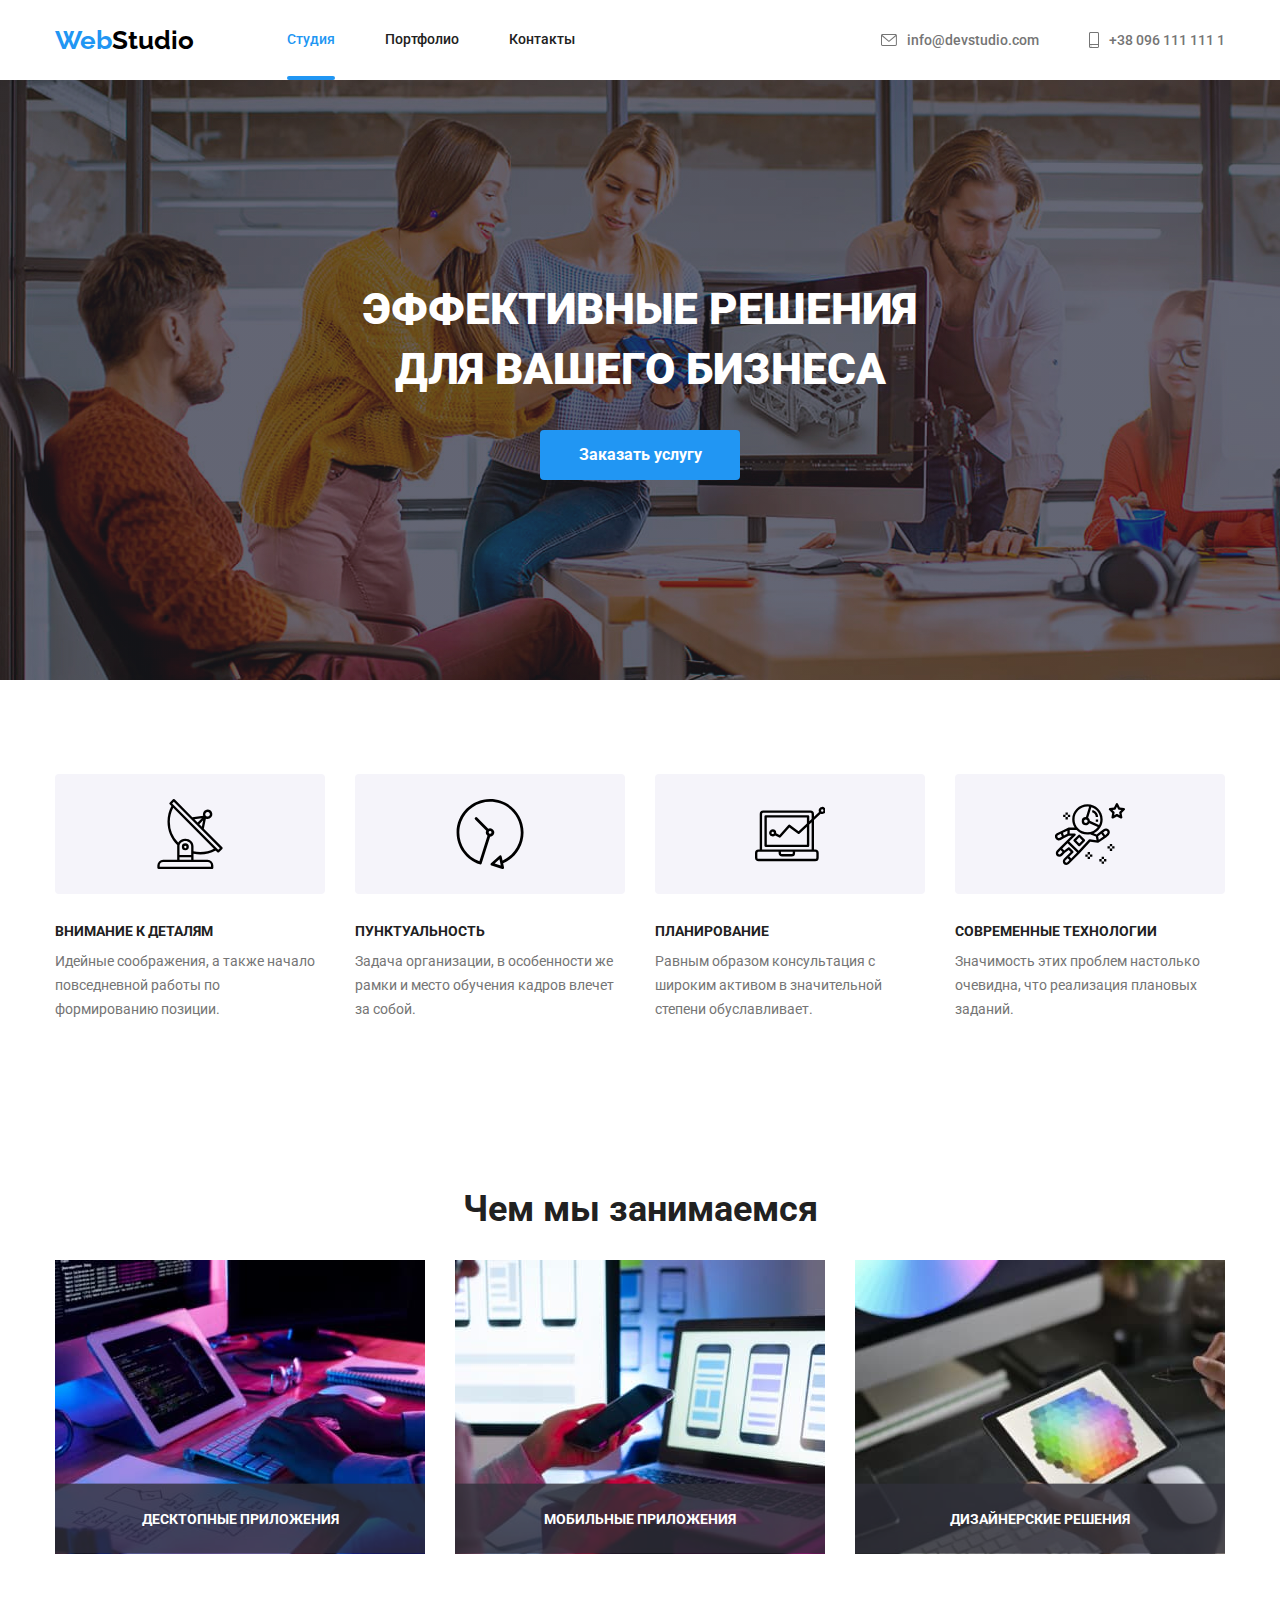
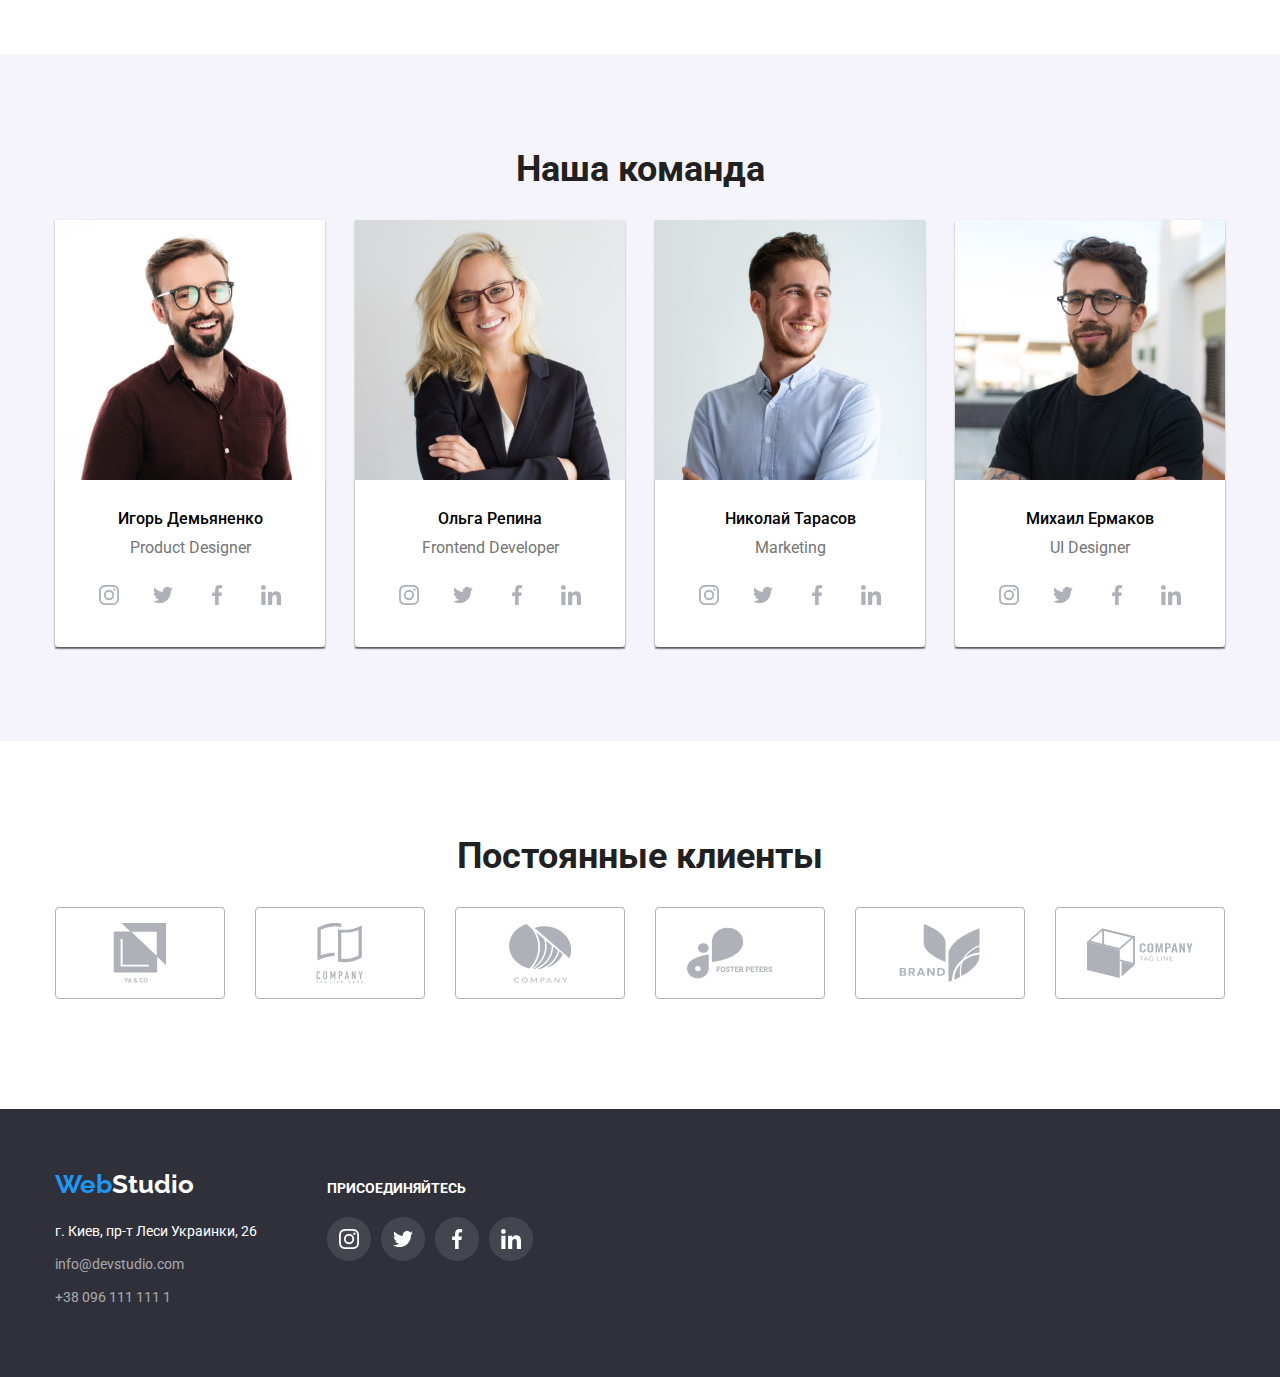
==== index.html @ 64aadce5 "Initial commit" ====
<!DOCTYPE html>
<html lang="ru">
  <head>
    <meta charset="UTF-8" />
    <meta http-equiv="X-UA-Compatible" content="IE=edge" />
    <meta name="viewport" content="width=device-width, initial-scale=1.0" />
    <title>Главная</title>
    <link
      href="https://fonts.googleapis.com/css2?family=Raleway:wght@700&family=Roboto:wght@400;500;700;900&display=swap"
      rel="stylesheet"
    />
    <link
      rel="stylesheet"
      href="https://cdnjs.cloudflare.com/ajax/libs/modern-normalize/1.1.0/modern-normalize.min.css
    "
    />
    <link rel="stylesheet" href="./css/slyles.css" />
  </head>
  <body>
    <header>
      <nav class="container main-nav">
        <a href="./index.html" class="logo"
          >Web<span class="studio-header">Studio</span></a
        >
        <ul class="site-nav list">
          <li><a href="" class="link-studio">Студия</a></li>
          <li><a href="./portfolio.html" class="link">Портфолио</a></li>
          <li><a href="" class="link">Контакты</a></li>
        </ul>
        <ul class="auth-nav list">
          <li class="nav-item">
            <a class="link" href="mailto:info@devstudio.com">
              <svg class="mail-icon" width="16" height="12">
                <use href="./images/symbol-defs.svg#icon-mail"></use>
              </svg>
              info@devstudio.com
            </a>
          </li>
          <li class="nav-item">
            <a class="link" href="tel:+380961111111">
              <svg class="mail-icon" width="10" height="16">
                <use href="./images/symbol-defs.svg#icon-smartphone"></use>
              </svg>
              +38 096 111 111 1
            </a>
          </li>
        </ul>
      </nav>
    </header>
    <main>
      <section class="hero">
        <div class="container">
          <h1 class="hero-title">
            Эффективные решения<br />для вашего бизнеса
          </h1>
          <button
            type="button"
            name="Заказать услугу"
            class="button"
            data-modal-open
          >
            Заказать услугу
          </button>
        </div>
      </section>
      <!--Особенности-->
      <section class="section">
        <h2 class="section-title hidden">Особенности</h2>
        <div class="container">
          <ul class="features list">
            <li class="item">
              <div class="item-features">
                <svg class="features-svg" width="70" height="70">
                  <use href="./images/symbol-defs.svg#icon-antenna"></use>
                </svg>
              </div>
              <h3 class="title">Внимание к деталям</h3>
              <p class="text">
                Идейные соображения, а также начало повседневной работы по
                формированию позиции.
              </p>
            </li>
            <li class="item">
              <div class="item-features">
                <svg class="features-svg" width="70" height="70">
                  <use href="./images/symbol-defs.svg#icon-vector-clock"></use>
                </svg>
              </div>
              <h3 class="title">Пунктуальность</h3>
              <p class="text">
                Задача организации, в особенности же рамки и место обучения
                кадров влечет за собой.
              </p>
            </li>
            <li class="item">
              <div class="item-features">
                <svg class="features-svg" width="70" height="70">
                  <use href="./images/symbol-defs.svg#icon-vector"></use>
                </svg>
              </div>
              <h3 class="title">Планирование</h3>
              <p class="text">
                Равным образом консультация с широким активом в значительной
                степени обуславливает.
              </p>
            </li>
            <li class="item">
              <div class="item-features">
                <svg class="features-svg" width="70" height="70">
                  <use href="./images/symbol-defs.svg#icon-astronaut"></use>
                </svg>
              </div>
              <h3 class="title">Современные технологии</h3>
              <p class="text">
                Значимость этих проблем настолько очевидна, что реализация
                плановых заданий.
              </p>
            </li>
          </ul>
        </div>
      </section>
      <!--Чем мы занимаемся-->
      <section class="section content">
        <h2 class="section-title container">Чем мы занимаемся</h2>
        <ul class="list container picture">
          <li class="item-picture">
            <img
              src="./images/comp.jpg"
              alt="Разработка для компьютера"
              width="370"
            />
            <div class="text-picture">ДЕСКТОПНЫЕ ПРИЛОЖЕНИЯ</div>
          </li>
          <li class="item-picture">
            <img
              src="./images/smart.jpg"
              alt="Разработка для смартфона"
              width="370"
            />
            <div class="text-picture">МОБИЛЬНЫЕ ПРИЛОЖЕНИЯ</div>
          </li>
          <li class="item-picture">
            <img
              src="./images/pad.jpg"
              alt="Разработка для планшета"
              width="370"
            />
            <div class="text-picture">ДИЗАЙНЕРСКИЕ РЕШЕНИЯ</div>
          </li>
        </ul>
      </section>
      <!--Наша команда-->
      <section class="section peoples">
        <h2 class="section-title">Наша команда</h2>
        <div class="container">
          <ul class="list userpic">
            <li class="item-userpic">
              <img
                src="./images/demyanenko.jpg"
                alt="Игорь Демьяненко"
                width="270"
              />
              <div class="name-position">
                <h3 class="name">Игорь Демьяненко</h3>
                <p class="position">Product Designer</p>
                <ul class="social-network">
                  <li class="social">
                    <a class="social-link" href="" aria-label="Instagram">
                      <svg class="network" width="20" height="20">
                        <use
                          href="./images/symbol-defs.svg#icon-instagram"
                        ></use>
                      </svg>
                    </a>
                  </li>
                  <li class="social">
                    <a class="social-link" href="" aria-label="Twitter">
                      <svg class="network" width="20" height="20">
                        <use href="./images/symbol-defs.svg#icon-twitter"></use>
                      </svg>
                    </a>
                  </li>
                  <li class="social">
                    <a class="social-link" href="" aria-label="Facebook">
                      <svg class="network" width="20" height="20">
                        <use
                          href="./images/symbol-defs.svg#icon-facebook"
                        ></use>
                      </svg>
                    </a>
                  </li>
                  <li class="social">
                    <a class="social-link" href="" aria-label="LinkedIn">
                      <svg class="network" width="20" height="20">
                        <use
                          href="./images/symbol-defs.svg#icon-linkedin"
                        ></use>
                      </svg>
                    </a>
                  </li>
                </ul>
              </div>
            </li>
            <li class="item-userpic">
              <img src="./images/repina.jpg" alt="Ольга Репина" width="270" />
              <div class="name-position">
                <h3 class="name">Ольга Репина</h3>
                <p class="position">Frontend Developer</p>
                <ul class="social-network">
                  <li class="social">
                    <a class="social-link" href="" aria-label="Instagram">
                      <svg class="network" width="20" height="20">
                        <use
                          href="./images/symbol-defs.svg#icon-instagram"
                        ></use>
                      </svg>
                    </a>
                  </li>
                  <li class="social">
                    <a class="social-link" href="" aria-label="Twitter">
                      <svg class="network" width="20" height="20">
                        <use href="./images/symbol-defs.svg#icon-twitter"></use>
                      </svg>
                    </a>
                  </li>
                  <li class="social">
                    <a class="social-link" href="" aria-label="Facebook">
                      <svg class="network" width="20" height="20">
                        <use
                          href="./images/symbol-defs.svg#icon-facebook"
                        ></use>
                      </svg>
                    </a>
                  </li>
                  <li class="social">
                    <a class="social-link" href="" aria-label="LinkedIn">
                      <svg class="network" width="20" height="20">
                        <use
                          href="./images/symbol-defs.svg#icon-linkedin"
                        ></use>
                      </svg>
                    </a>
                  </li>
                </ul>
              </div>
            </li>
            <li class="item-userpic">
              <img
                src="./images/tarasov.jpg"
                alt="Николай Тарасов"
                width="270"
              />
              <div class="name-position">
                <h3 class="name">Николай Тарасов</h3>
                <p class="position">Marketing</p>
                <ul class="social-network">
                  <li class="social">
                    <a class="social-link" href="" aria-label="Instagram">
                      <svg class="network" width="20" height="20">
                        <use
                          href="./images/symbol-defs.svg#icon-instagram"
                        ></use>
                      </svg>
                    </a>
                  </li>
                  <li class="social">
                    <a class="social-link" href="" aria-label="Twitter">
                      <svg class="network" width="20" height="20">
                        <use href="./images/symbol-defs.svg#icon-twitter"></use>
                      </svg>
                    </a>
                  </li>
                  <li class="social">
                    <a class="social-link" href="" aria-label="Facebook">
                      <svg class="network" width="20" height="20">
                        <use
                          href="./images/symbol-defs.svg#icon-facebook"
                        ></use>
                      </svg>
                    </a>
                  </li>
                  <li class="social">
                    <a class="social-link" href="" aria-label="LinkedIn">
                      <svg class="network" width="20" height="20">
                        <use
                          href="./images/symbol-defs.svg#icon-linkedin"
                        ></use>
                      </svg>
                    </a>
                  </li>
                </ul>
              </div>
            </li>
            <li class="item-userpic">
              <img
                src="./images/ermakov.jpg"
                alt="Михаил Ермаков"
                width="270"
              />
              <div class="name-position">
                <h3 class="name">Михаил Ермаков</h3>
                <p class="position">UI Designer</p>
                <ul class="social-network">
                  <li class="social">
                    <a class="social-link" href="" aria-label="Instagram">
                      <svg class="network" width="20" height="20">
                        <use
                          href="./images/symbol-defs.svg#icon-instagram"
                        ></use>
                      </svg>
                    </a>
                  </li>
                  <li class="social">
                    <a class="social-link" href="" aria-label="Twitter">
                      <svg class="network" width="20" height="20">
                        <use href="./images/symbol-defs.svg#icon-twitter"></use>
                      </svg>
                    </a>
                  </li>
                  <li class="social">
                    <a class="social-link" href="" aria-label="Facebook">
                      <svg class="network" width="20" height="20">
                        <use
                          href="./images/symbol-defs.svg#icon-facebook"
                        ></use>
                      </svg>
                    </a>
                  </li>
                  <li class="social">
                    <a class="social-link" href="" aria-label="LinkedIn">
                      <svg class="network" width="20" height="20">
                        <use
                          href="./images/symbol-defs.svg#icon-linkedin"
                        ></use>
                      </svg>
                    </a>
                  </li>
                </ul>
              </div>
            </li>
          </ul>
        </div>
      </section>
      <!--Постоянные клиенты-->
      <section class="section clients">
        <h2 class="section-title container">Постоянные клиенты</h2>
        <ul class="list-clients">
          <li class="item-clients">
            <a class="link-clients" href="">
              <svg class="icon-clients" width="106" height="60">
                <use href="./images/symbol-defs.svg#icon-logo1"></use>
              </svg>
            </a>
          </li>
          <li class="item-clients">
            <a class="link-clients" href="">
              <svg class="icon-clients" width="106" height="60">
                <use href="./images/symbol-defs.svg#icon-logo2"></use>
              </svg>
            </a>
          </li>
          <li class="item-clients">
            <a class="link-clients" href="">
              <svg class="icon-clients" width="106" height="60">
                <use href="./images/symbol-defs.svg#icon-logo3"></use>
              </svg>
            </a>
          </li>
          <li class="item-clients">
            <a class="link-clients" href="">
              <svg class="icon-clients" width="106" height="60">
                <use href="./images/symbol-defs.svg#icon-logo4"></use>
              </svg>
            </a>
          </li>
          <li class="item-clients">
            <a class="link-clients" href="">
              <svg class="icon-clients" width="106" height="60">
                <use href="./images/symbol-defs.svg#icon-logo5"></use>
              </svg>
            </a>
          </li>
          <li class="item-clients">
            <a class="link-clients" href="">
              <svg class="icon-clients" width="106" height="60">
                <use href="./images/symbol-defs.svg#icon-logo6"></use>
              </svg>
            </a>
          </li>
        </ul>
      </section>
    </main>
    <footer class="footer">
      <div class="container">
        <div class="address">
          <a href="./index.html" class="logo"
            >Web<span class="studio-footer">Studio</span></a
          >
          <address>
            <ul class="list">
              <li>
                <a
                  href="https://bit.ly/3pXMvUd"
                  target="_blank"
                  rel="noopener noreferrer"
                  class="list-address"
                  >г. Киев, пр-т Леси Украинки, 26</a
                >
              </li>
              <li>
                <a href="mailto:info@devstudio.com" class="mail"
                  >info@devstudio.com</a
                >
              </li>
              <li>
                <a href="tel:+380961111111" class="tel">+38 096 111 111 1</a>
              </li>
            </ul>
          </address>
        </div>
        <div class="content">
          <h4>ПРИСОЕДИНЯЙТЕСЬ</h4>
          <ul class="social-network-footer">
            <li class="social-footer">
              <a class="social-link-footer" href="" aria-label="Instagram">
                <svg class="network-footer" width="20" height="20">
                  <use href="./images/symbol-defs.svg#icon-instagram"></use>
                </svg>
              </a>
            </li>
            <li class="social-footer">
              <a class="social-link-footer" href="" aria-label="Twitter">
                <svg class="network-footer" width="20" height="20">
                  <use href="./images/symbol-defs.svg#icon-twitter"></use>
                </svg>
              </a>
            </li>
            <li class="social-footer">
              <a class="social-link-footer" href="" aria-label="Facebook">
                <svg class="network-footer" width="20" height="20">
                  <use href="./images/symbol-defs.svg#icon-facebook"></use>
                </svg>
              </a>
            </li>
            <li class="social-footer">
              <a class="social-link-footer" href="" aria-label="LinkedIn">
                <svg class="network-footer" width="20" height="20">
                  <use href="./images/symbol-defs.svg#icon-linkedin"></use>
                </svg>
              </a>
            </li>
          </ul>
        </div>
      </div>
    </footer>

    <div class="backdrop is-hidden" data-modal>
      <div class="modal">
        <button data-modal-close class="close-button" type="button">
          <svg
            xmlns="http://www.w3.org/2000/svg"
            width="11"
            height="11"
            viewBox="0 0 320 512"
          >
            <path
              d="M310.6 361.4c12.5 12.5 12.5 32.75 0 45.25C304.4 412.9 296.2 416 288 416s-16.38-3.125-22.62-9.375L160 301.3L54.63 406.6C48.38 412.9 40.19 416 32 416S15.63 412.9 9.375 406.6c-12.5-12.5-12.5-32.75 0-45.25l105.4-105.4L9.375 150.6c-12.5-12.5-12.5-32.75 0-45.25s32.75-12.5 45.25 0L160 210.8l105.4-105.4c12.5-12.5 32.75-12.5 45.25 0s12.5 32.75 0 45.25l-105.4 105.4L310.6 361.4z"
            />
          </svg>
        </button>
      </div>
    </div>

    <script src="./js/modal.js"></script>
  </body>
</html>
---- css/slyles.css ----
:root {
    --primary-text-color: #757575;
    --title-text-color: #212121;
    --text-decoration-color: #2196f3;
    --white-color:#ffffff;
    --btn-bg-color:#F5F4FA;
    --icon-color:#AFB1B8;
    --complementary-color: #2F303ACC;
  }
  
  body {
    font-family: "Roboto", "Oxygen", "Ubuntu", "Cantarell", "Open Sans",
      "Helvetica Neue", sans-serif;
  }
  
  /* Логотип */
  .studio-header {
    color: #000;
    font-family: 'Raleway';
  }
  
  .studio-footer {
    display: inline-block;
    color: var(--white-color);
    margin-bottom: 20px;
  }
  
  .logo {
    display: inline-block;
    margin-bottom: 20;
    font-family: 'Raleway';
    font-weight: 700;
    font-size: 26px;
    line-height: 1.19;
    color: var(--text-decoration-color);
    text-decoration: none;
    transition-property: color;
    transition-duration: 250ms;
    transition-timing-function: cubic-bezier(0.4, 0, 0.2, 1)
  }
  
  .logo:hover {
    color: var(--text-decoration-color);
  }

  /* Утилиты */
  .list {
    list-style-type: none;
    padding: 0;
    margin: 0;
  }  
  
  .container{
    margin-left: auto;
    margin-right: auto;
    width: 1170px;
  }

.hero,
.features{
  align-items: center;
}

.link{
  display: block;
  padding-top: 32px;
  padding-bottom: 32px;
  color: var(--primary-text-color); 
}

/* Скрытый заголовок h1 */
.hidden{
    display: none;
  }

/* Полоса под header*/
   .header{
     outline: 1px solid #ECECEC;
   } 


  /* Header Студия и Фото*/
  .link-studio,
  .link-foto {
    display: block;
    padding-top: 32px;
    padding-bottom: 32px;
    font-weight: 500;
    font-size: 14px;
    line-height: 1.14;
    color: var(--text-decoration-color);
    text-decoration: none;
  }

  .link-studio::after{
    position: absolute;
    display: block;
    content: "";
    width: 48px;
    height: 4px;
    border-radius: 2px;
    margin-top: 28px;
    background-color: var(--text-decoration-color);
    opacity: 1;
  }

  .link-foto::after{
    position: absolute;
    display: block;
    content: "";
    width: 78px;
    height: 4px;
    border-radius: 2px;
    margin-top: 28px;
    background-color: var(--text-decoration-color);
    opacity: 1;
  }


  /* Main-nav */
  .main-nav{
    display: flex;
    align-items: center;
  }
  
  /* Site-nav */
  .site-nav .link {
    font-weight: 500;
    font-size: 14px;
    line-height: 1.14;
    color: var(--title-text-color);
    text-decoration: none;
    transition-property: color;
    transition-duration: 250ms;
    transition-timing-function: cubic-bezier(0.4, 0, 0.2, 1)
  }
  
  .site-nav .link:hover,
  .site-nav .link:focus {
    color: var(--text-decoration-color);
  }
  
.site-nav{
  display: flex;
  margin-left: 93px;
}

.site-nav li:not(:last-child){
  margin-right: 50px;
}

  /* Auth-nav */
  .auth-nav{
    display: flex;
    margin-left: auto;
  }

  .auth-nav .link {
    display: flex;
    align-items: center;
    padding-top: 32px;
    padding-bottom: 32px;
    border: none;
    font-weight: 500;
    font-size: 14px;
    line-height: 1.14
    color: var(--primary-text-color);
    text-decoration: none;
    transition-duration: 250ms;
    transition-timing-function: cubic-bezier(0.4, 0, 0.2, 1)
  }

  .mail-icon{
    margin-right: 10px;
    fill: currentColor;
    align-items: center;
    transition-duration: 250ms;
    transition-timing-function: cubic-bezier(0.4, 0, 0.2, 1)
  }

  .mail-icon:hover,
  .mail-icon:focus{
    fill: var(--text-decoration-color);

  }

  .auth-nav .link:hover,
  .auth-nav .link:focus {
    color: var(--text-decoration-color);

  }
   
  .auth-nav li+ li{
  margin-left: 50px;
  }

  /* Hero */
  .hero {
    background-color: #2F303A;
    background-image: linear-gradient(rgba(47, 48, 58, 0.4), rgba(47, 48, 58, 0.4)), url('../images/hero.jpg');
    margin-left: auto;
    margin-right: auto;
    max-width: 1600px;
    height: 600px;
    text-align: center;
    padding-top: 200px;
    padding-bottom: 200px;
  }
  .hero-title {
    margin-top: 0;
    margin-bottom: 30px;
    font-weight: 900;
    font-size: 44px;
    line-height: 1.36;
    text-transform: uppercase;
    color: var(--white-color);
  }
  .hero .button {
    display: inline-block;
    padding: 10px 32px;
    border: none;
    font-weight: 700;
    font-size: 16px;
    line-height: 1.9;
    color: var(--white-color);
    background-color: var(--text-decoration-color);
    border-radius: 4px;
    min-width: 200px;
    text-align: center;
    transition-duration: 250ms;
    transition-timing-function: cubic-bezier(0.4, 0, 0.2, 1)
  }

  .hero .button:hover{
    color: var(--white-color);
    background-color: #188CE8;
  }

  .backdrop{
    width: 100%;
    height: 100%;
    position:fixed;
    top: 0;
    left: 0;
    background-color: rgba(0, 0, 0, 0.2);
    opacity: 1;
    transition-duration: 250ms;
    transition-timing-function: cubic-bezier(0.4, 0, 0.2, 1)
  }

  .modal{
    width: 528px;
    height: 581px;
    position: absolute;
    background-color: var(--white-color);
    top: 50%;
    left: 50%;
    border-radius: 4px;
    transform: translate(-50%,-50%);
    transition-duration: 250ms;
    transition-timing-function: cubic-bezier(0.4, 0, 0.2, 1)
  }

  .close-button{
    width: 30px;
    height: 30px;
    position: absolute;
    top: 8px;
    right: 10px;
    background-color: transparent;
    border: 1px solid rgba(0, 0, 0, 0.1);
    border-radius: 50%;
    cursor: pointer;
    transition-duration: 250ms;
    transition-timing-function: cubic-bezier(0.4, 0, 0.2, 1)
  }

  .backdrop.is-hidden{
    opacity: 0;
    visibility: hidden;
    pointer-events: none;
  }

  /* Заголовки всех секций h1 */
  .section-title {
    text-align: center;
    margin-top: 0;
    font-weight: 700;
    font-size: 36px;
    line-height: 1.17;
    color: var(--title-text-color);
  }

  .section{
    padding-top: 94px;
    padding-bottom: 94px;
  }
  
  .content{
    padding-top: 0;
  }

  /* секция Особенности */
.features{
  display: flex;
  flex-wrap: wrap;
  align-items: center;
  justify-content: space-between;
}

.features .item{
  width: 270px;
}

  .title {
    margin-top: 0;
    margin-bottom: 10px;
    font-weight: 700;
    font-size: 14px;
    line-height: 1.14;
    color: var(--title-text-color);
    text-transform: uppercase;
  }

  .text {
    margin-top: 0;
    margin-bottom: 0;
    font-weight: 400;
    font-size: 14px;
    line-height: 1.71;
    color: var(--primary-text-color);
  }

  .item-features{
    display: flex;
    width: 270px;
    height: 120px;
    justify-content: center;
    align-items: center;
    margin-bottom: 30px;
    border: 1px solid transparent;
    border-radius: 4px;
    background-color: var(--btn-bg-color);
  }
  
/* Чем мы занимаемся */
  .picture{
  display: flex;
  justify-content: space-between;
  }

  .item-picture{
    position: relative;
  }

  .text-picture{
    position: absolute;
    display: flex;
    width: 100%;
    padding-top: 27px;
    padding-bottom: 27px;
    justify-content: center;
    align-items: center;
    color: var(--white-color);
    background-color: rgba(47, 48, 58, 0.8);
    font-weight: 700;
    font-size: 14px;
    line-height: 1.17;
    transform: translate(0px, -100%);
  } 


  /* секция Наша команда */
  .peoples{
    background-color: #F5F4FA;
  }

  .userpic{
    display: flex;
    justify-content: space-between;
  }

  .item-userpic{
    box-shadow: 0px 1px 3px rgba(0, 0, 0, 0.12),
    0px 1px 1px rgba(0, 0, 0, 0.14),
    0px 2px 1px rgba(0, 0, 0, 0.2);
  }

  img{
    display: block;
    max-width: 100%
  }

  .name-position{
    padding-top: 30px;
    padding-bottom: 30px;
    box-shadow: 0px 1px 3px rgba(0, 0, 0, 0.12),
    0px 1px 1px rgba(0, 0, 0, 0.14),
    0px 2px 1px rgba(0, 0, 0, 0.2);
    border-radius: 0px 0px 4px 4px;
    background-color: var(--white-color);
  }

  .name {
    margin-top: 0px;
    margin-bottom: 10px;
    text-align: center;
    font-weight: 500;
    font-size: 16px;
    line-height: 1.19
    color: var(--title-text-color);
  }
  
  .position {
    margin-top: 0;
    margin-bottom: 16px;
    text-align: center;
    font-weight: 400;
    font-size: 16px;
    line-height: 1.19;
    color: var(--primary-text-color);
  }

  .social-network{
    display: flex;
    justify-content: space-between;
    align-items: center;
    padding-right: 32px;
    padding-left: 32px;
    list-style-type: none;
  }
  
  .social-network>.social:not(:last-child){
    margin-right: 10px;}
  

 .social-link{
   display: flex;
    width: 44px;
    height: 44px;
    border-radius: 50%;
    justify-content: center;
    align-items: center;
    cursor: pointer;
    background-color: var(--white-color);
    fill: var(--icon-color);
    transition-duration: 250ms;
    transition-timing-function: cubic-bezier(0.4, 0, 0.2, 1)
  }

  .social-link:hover,
  .social-link:focus{
    background-color: var(--text-decoration-color);
    fill: var(--white-color);

  }

/* Постоянные клиенты */
.clients{
  width: 1170px;
  margin-left: auto;
  margin-right: auto;
}

.list-clients{
  display: flex;
  list-style-type: none;
  padding: 0;
}

.item-clients:not(:last-child){
  margin-right: 30px;
}

.link-clients{
  display: flex;
  width: 170px;
  height: 92px;
  justify-content: center;
  align-items: center;
  border-radius: 4px;
  border: 1px solid #AFB1B8;
  fill: var(--icon-color);
  transition-duration: 250ms;
  transition-timing-function: cubic-bezier(0.4, 0, 0.2, 1)
}

.link-clients:hover,
.link-clients:focus{
  border: 1px solid #2196F3;
  fill: var(--text-decoration-color);

}

  /* Кнопки портфолио */
  .section-btn-all {
    display: block;
    padding: 6px 22px;
    margin-right: 8px;
    border: none;
    box-shadow: 0px 3px 1px rgba(0, 0, 0, 0.1),
    0px 1px 2px rgba(0, 0, 0, 0.08),
    0px 2px 2px rgba(0, 0, 0, 0.12);
    border-radius: 4px;
    font-weight: 500;
    font-size: 16px;
    line-height: 1.62;
    color: var(--white-color);
    background-color: var(--text-decoration-color);
  }
  
  .section-btn{
    display: block;
    padding: 6px 22px;
    margin-right: 8px;
    border: none;
    border-radius: 4px;
    font-weight: 500;
    font-size: 16px;
    line-height: 1.62;
    text-align: center;
    color: var(--title-text-color);
    background-color: #F5F4FA;
    transition-duration: 250ms;
    transition-timing-function: cubic-bezier(0.4, 0, 0.2, 1)
    }
    
  .section-btn:hover,
  .section-btn:focus {
    font-weight: 500;
    font-size: 16px;
    line-height: 1.62;
    color: var(--white-color);
    background-color: var(--text-decoration-color);
    box-shadow: 0px 3px 1px rgba(0, 0, 0, 0.1),
    0px 1px 2px rgba(0, 0, 0, 0.08),
    0px 2px 2px rgba(0, 0, 0, 0.12);

  }

  .list-button{
    list-style: none;
  }
  
  /* Портфолио*/

.portfolio{
  padding: 94px 0;
}

.list-button{
  display: flex;
  margin: 0 0 34px;
  padding-left: 0;
  padding-right: 0;
  justify-content: center;
}

.foto{
  display: flex;
  flex-wrap: wrap;
  justify-content: space-between;
  margin: 0 0 -30px -30px;
}

.items{
  box-sizing: border-box;
  width: calc(100%/3 - 30px);
  margin: 0 0 30px 30px;
  transition-duration: 250ms;
  transition-timing-function: cubic-bezier(0.4, 0, 0.2, 1)
}

.items:hover{
  box-shadow: 1px 4px 6px rgba(0, 0, 0, 0.16),
  0px 4px 4px rgba(0, 0, 0, 0.06),
  0px 1px 1px rgba(0, 0, 0, 0.12);
}

.project-overlay{
  position: relative;
  overflow: hidden;
}

.text-portfolio{
  position:absolute;
  top: 0;
  left: 0;
  width: 370px;
  height: 294px;
  font-size: 18px;
  line-height: 1.56;
  color: var(--white-color);
  padding: 63px 24px;
  margin-top: 0px;
  margin-bottom: 0px;
  background-color: rgba(33, 150, 243, 0.9);
  transform: translateY(100%);
  transition: transform 250ms cubic-bezier(0.4, 0, 0.2, 1);
}

.items:hover .text-portfolio{
  transform: translateY(0%);
  transition: transform 250ms cubic-bezier(0.4, 0, 0.2, 1);
}

.project{
  margin-left: auto;
  margin-right: auto;
  padding: 20px 24px;
   background: #FFFFFF;
   border: 1px solid #EEEEEE;
  border-top: none;
}

  .project-name {
    margin: 0 0 4px;
    font-weight: 700;
    font-size: 18px;
    line-height: 2;
    color: var(--title-text-color)
  }
  
  .project-type {
    margin: 0;
    font-weight: 400;
    font-size: 16px;
    line-height: 1.9;
    color: var(--primary-text-color);
  }

  .list-link{
    transition-duration: 250ms;
    transition-timing-function: cubic-bezier(0.4, 0, 0.2, 1)
  }

  .list-link:hover{
    background-color: var(--text-decoration-color);
  }

  /* Footer */
  .footer {
    background: #2f303a;
  }

  .footer>.container{
    display: flex;
  }

  /* Адрес */
  .address{
    padding: 60px 70px 60px 0px;
  }

  .list-address {
  font-style: normal;
  font-weight: 400;
  font-size: 14px;
  line-height: 1.71;
  color: var(--white-color) ;
  text-decoration: none;
  transition-duration: 250ms;
  transition-timing-function: cubic-bezier(0.4, 0, 0.2, 1)
  }
  
  .list-address:hover,
  .list-address:focus,
  .mail:hover,
  .mail:focus,
  .tel:hover,
  .tel:focus {
  color: var(--text-decoration-color);

  }
  
  .mail,
  .tel {
  font-style: normal;
  font-weight: 400;
  font-size: 14px;
  line-height: 1.71;
  color: rgba(255, 255, 255, 0.6);
  text-decoration: none;
  transition-duration: 250ms;
  transition-timing-function: cubic-bezier(0.4, 0, 0.2, 1)
  }

.list-address,
.mail{
  display: inline-block;
  margin-bottom: 9px;
}

  .tel{
    display: inline-block;
  }

  /* Присоединяйтесь в социальных сетях */
  .content{
    padding-top: 72px;
    padding-bottom: 100px;
  }

  h4{
    margin-top: 0;;
    margin-bottom: 20px;
    font-style: bold;
    font-size: 14px;
    line-height: 1.14;
    color: var(--white-color);
  }

  .social-network-footer{
    display: flex;
    list-style-type: none;
    padding: 0;
  }

  .social-footer:not(:last-child){
    margin-right: 10px;
  }

  .social-link-footer{
    display: flex;
     width: 44px;
     height: 44px;
     border-radius: 50%;
     justify-content: center;
     align-items: center;
     cursor: pointer;
     background-color: rgba(255, 255, 255, 0.1);
     fill: var(--white-color);
     transition-duration: 250ms;
     transition-timing-function: cubic-bezier(0.4, 0, 0.2, 1)
   }
 
   .social-link-footer:hover,
   .social-link-footer:focus{
     background-color: var(--text-decoration-color);
     fill: var(--white-color);
   }
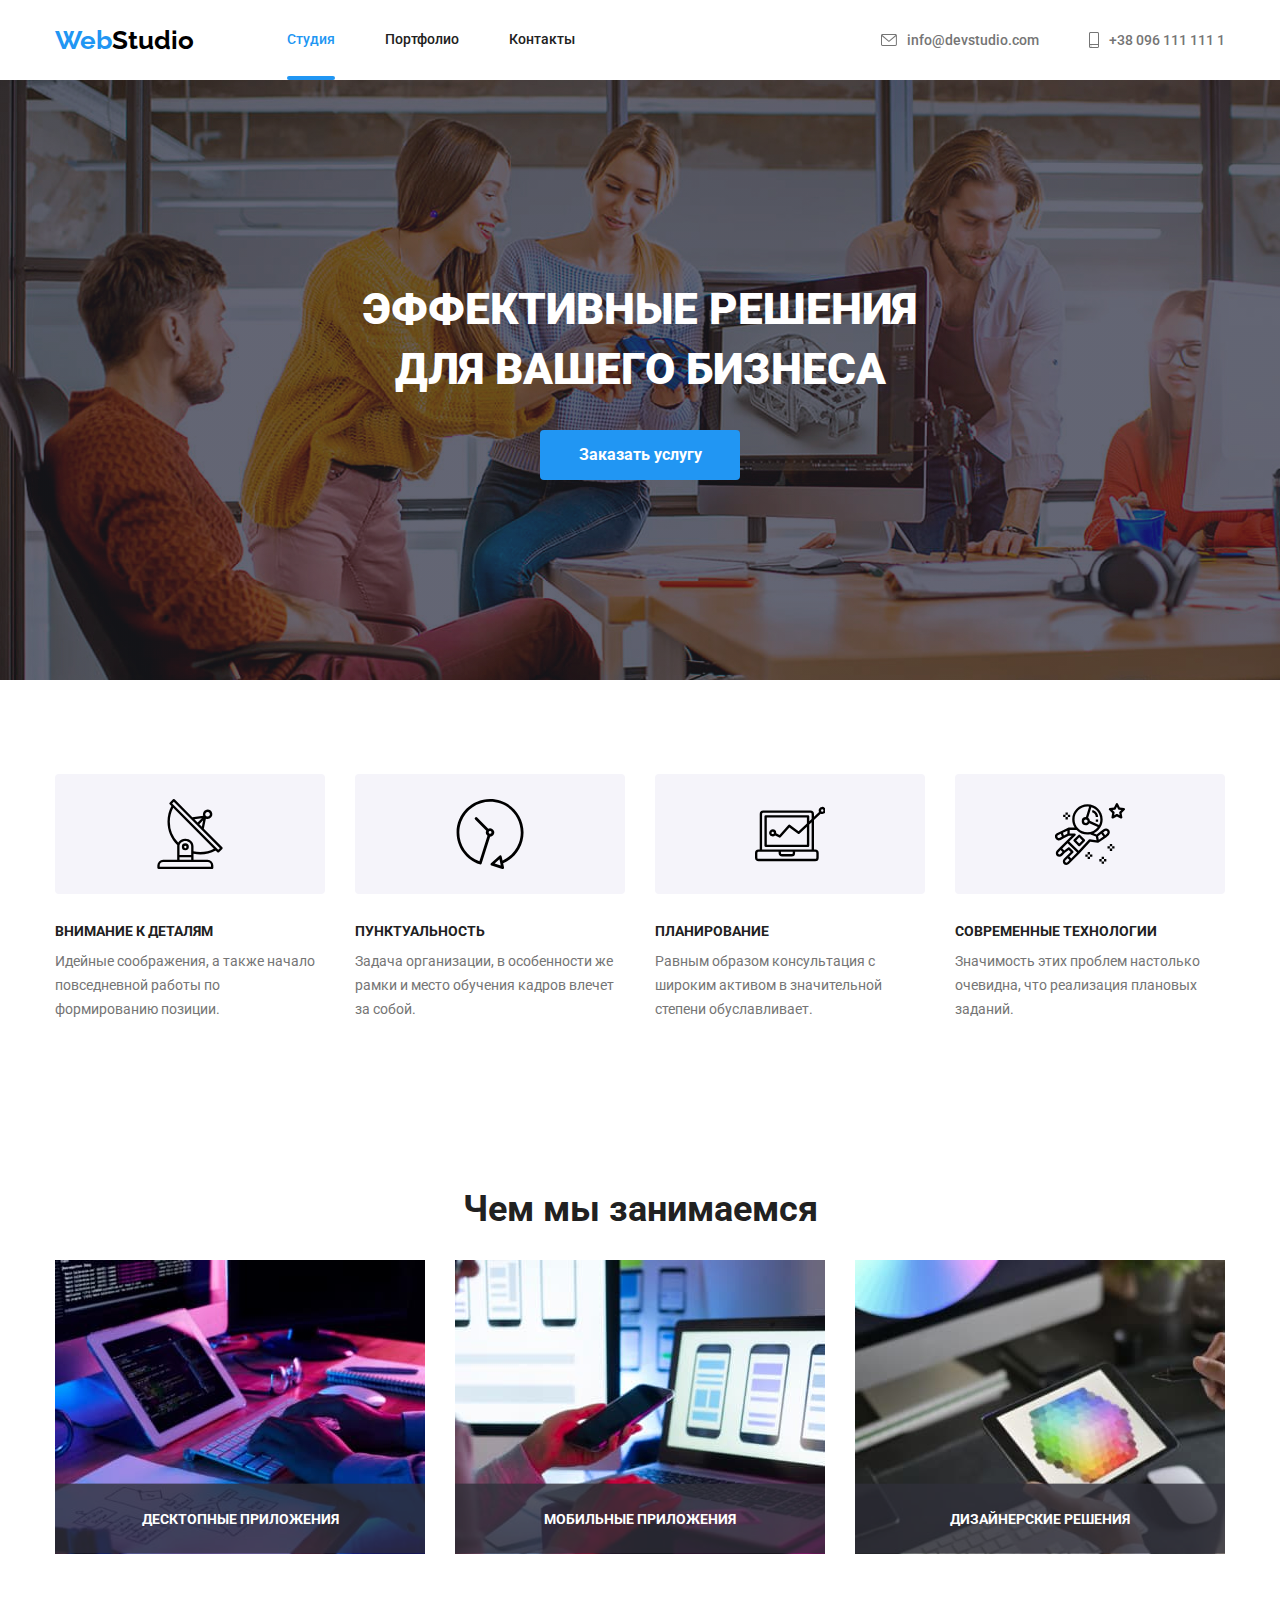
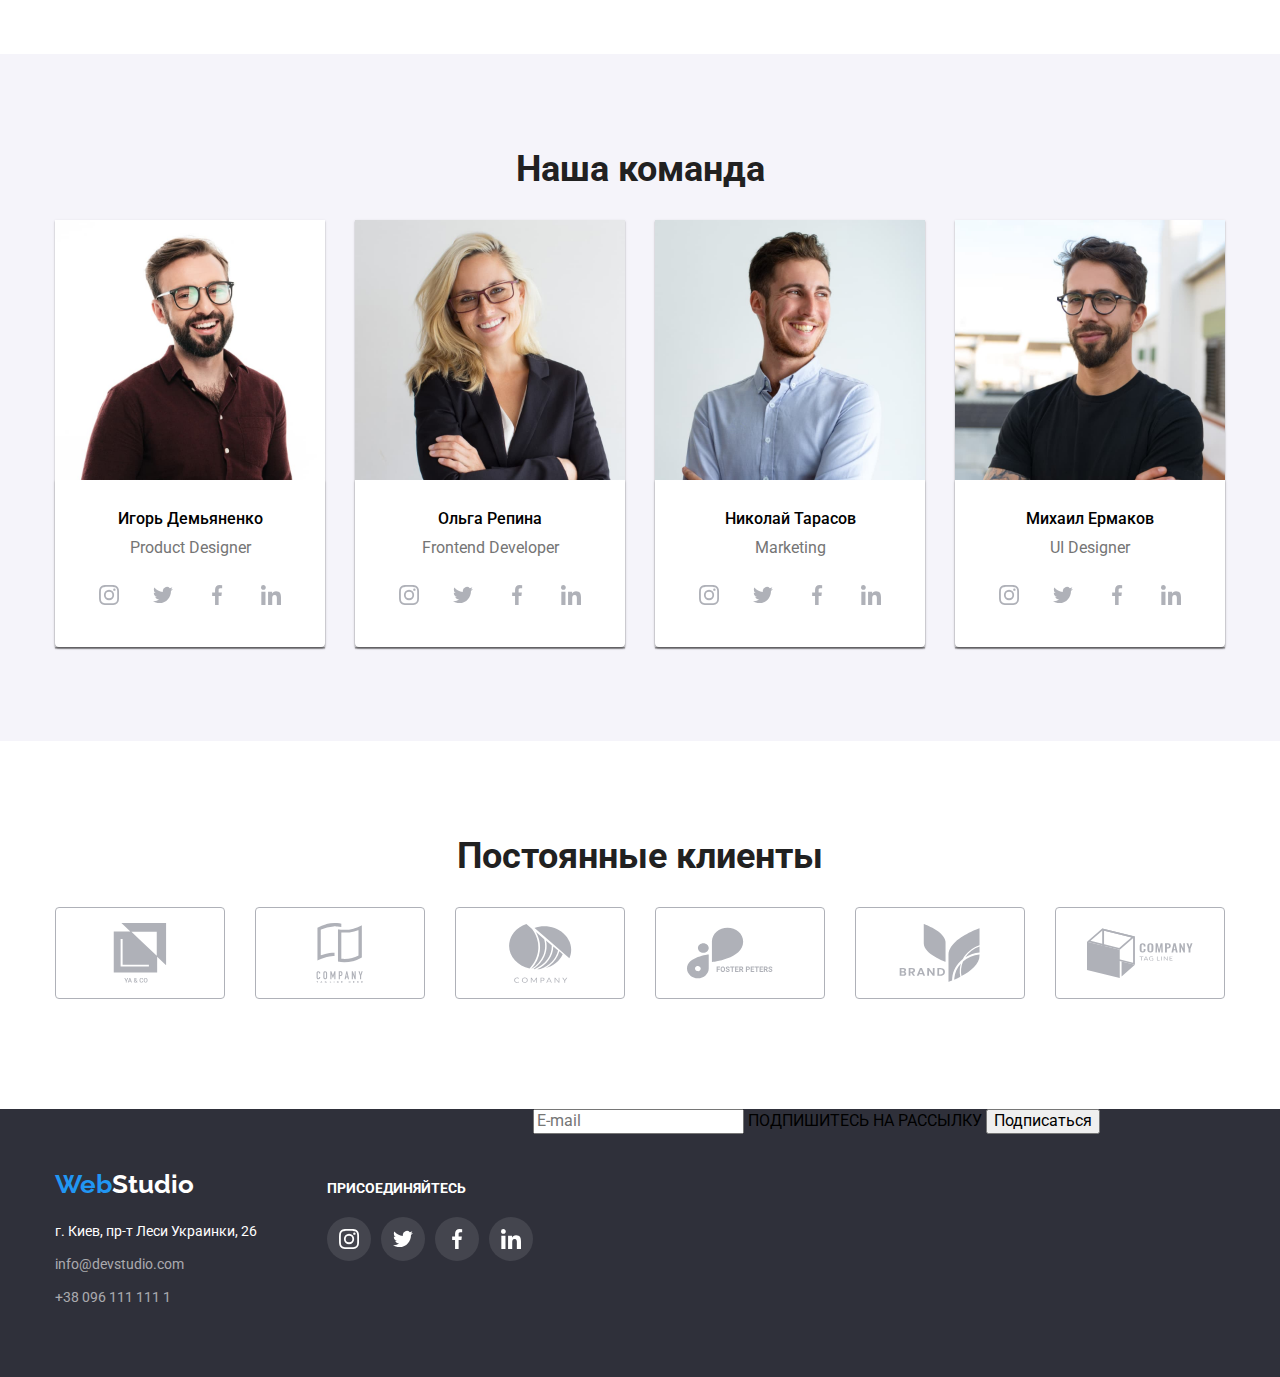
==== commit 7481e0e4: "делает предварительную форму в Футере" ====
--- a/index.html
+++ b/index.html
@@ -451,6 +451,20 @@
             </li>
           </ul>
         </div>
+        <div class="form">
+          <form class="form">
+            <label class="form-field">
+              <input
+                type="text"
+                class="form-input"
+                name="name"
+                placeholder="E-mail"
+              />
+              <span class="form-label">ПОДПИШИТЕСЬ НА РАССЫЛКУ</span>
+            </label>
+            <button type="submit">Подписаться</button>
+          </form>
+        </div>
       </div>
     </footer>
 
--- a/css/slyles.css
+++ b/css/slyles.css
@@ -6,6 +6,7 @@
     --btn-bg-color:#F5F4FA;
     --icon-color:#AFB1B8;
     --complementary-color: #2F303ACC;
+    --option: cubic-bezier(0.4, 0, 0.2, 1);
   }
   
   body {
@@ -36,7 +37,7 @@
     text-decoration: none;
     transition-property: color;
     transition-duration: 250ms;
-    transition-timing-function: cubic-bezier(0.4, 0, 0.2, 1)
+    transition-timing-function: var(--option);
   }
   
   .logo:hover {
@@ -132,7 +133,7 @@
     text-decoration: none;
     transition-property: color;
     transition-duration: 250ms;
-    transition-timing-function: cubic-bezier(0.4, 0, 0.2, 1)
+    transition-timing-function: var(--option);
   }
   
   .site-nav .link:hover,
@@ -175,7 +176,7 @@
     fill: currentColor;
     align-items: center;
     transition-duration: 250ms;
-    transition-timing-function: cubic-bezier(0.4, 0, 0.2, 1)
+    transition-timing-function: var(--option);
   }
 
   .mail-icon:hover,
@@ -228,7 +229,7 @@
     min-width: 200px;
     text-align: center;
     transition-duration: 250ms;
-    transition-timing-function: cubic-bezier(0.4, 0, 0.2, 1)
+    transition-timing-function: var(--option);
   }
 
   .hero .button:hover{
@@ -245,7 +246,7 @@
     background-color: rgba(0, 0, 0, 0.2);
     opacity: 1;
     transition-duration: 250ms;
-    transition-timing-function: cubic-bezier(0.4, 0, 0.2, 1)
+    transition-timing-function: var(--option);
   }
 
   .modal{
@@ -258,7 +259,7 @@
     border-radius: 4px;
     transform: translate(-50%,-50%);
     transition-duration: 250ms;
-    transition-timing-function: cubic-bezier(0.4, 0, 0.2, 1)
+    transition-timing-function: var(--option);
   }
 
   .close-button{
@@ -272,7 +273,7 @@
     border-radius: 50%;
     cursor: pointer;
     transition-duration: 250ms;
-    transition-timing-function: cubic-bezier(0.4, 0, 0.2, 1)
+    transition-timing-function: var(--option);
   }
 
   .backdrop.is-hidden{
@@ -445,7 +446,7 @@
     background-color: var(--white-color);
     fill: var(--icon-color);
     transition-duration: 250ms;
-    transition-timing-function: cubic-bezier(0.4, 0, 0.2, 1)
+    transition-timing-function: var(--option);
   }
 
   .social-link:hover,
@@ -482,7 +483,7 @@
   border: 1px solid #AFB1B8;
   fill: var(--icon-color);
   transition-duration: 250ms;
-  transition-timing-function: cubic-bezier(0.4, 0, 0.2, 1)
+  transition-timing-function: var(--option);
 }
 
 .link-clients:hover,
@@ -522,7 +523,7 @@
     color: var(--title-text-color);
     background-color: #F5F4FA;
     transition-duration: 250ms;
-    transition-timing-function: cubic-bezier(0.4, 0, 0.2, 1)
+    transition-timing-function: var(--option);
     }
     
   .section-btn:hover,
@@ -568,7 +569,7 @@
   width: calc(100%/3 - 30px);
   margin: 0 0 30px 30px;
   transition-duration: 250ms;
-  transition-timing-function: cubic-bezier(0.4, 0, 0.2, 1)
+  transition-timing-function: var(--option);
 }
 
 .items:hover{
@@ -631,7 +632,7 @@
 
   .list-link{
     transition-duration: 250ms;
-    transition-timing-function: cubic-bezier(0.4, 0, 0.2, 1)
+    transition-timing-function: var(--option);
   }
 
   .list-link:hover{
@@ -660,7 +661,7 @@
   color: var(--white-color) ;
   text-decoration: none;
   transition-duration: 250ms;
-  transition-timing-function: cubic-bezier(0.4, 0, 0.2, 1)
+  transition-timing-function: var(--option);
   }
   
   .list-address:hover,
@@ -682,7 +683,7 @@
   color: rgba(255, 255, 255, 0.6);
   text-decoration: none;
   transition-duration: 250ms;
-  transition-timing-function: cubic-bezier(0.4, 0, 0.2, 1)
+  transition-timing-function: var(--option);
   }
 
 .list-address,
@@ -731,7 +732,7 @@
      background-color: rgba(255, 255, 255, 0.1);
      fill: var(--white-color);
      transition-duration: 250ms;
-     transition-timing-function: cubic-bezier(0.4, 0, 0.2, 1)
+     transition-timing-function: var(--option);
    }
  
    .social-link-footer:hover,
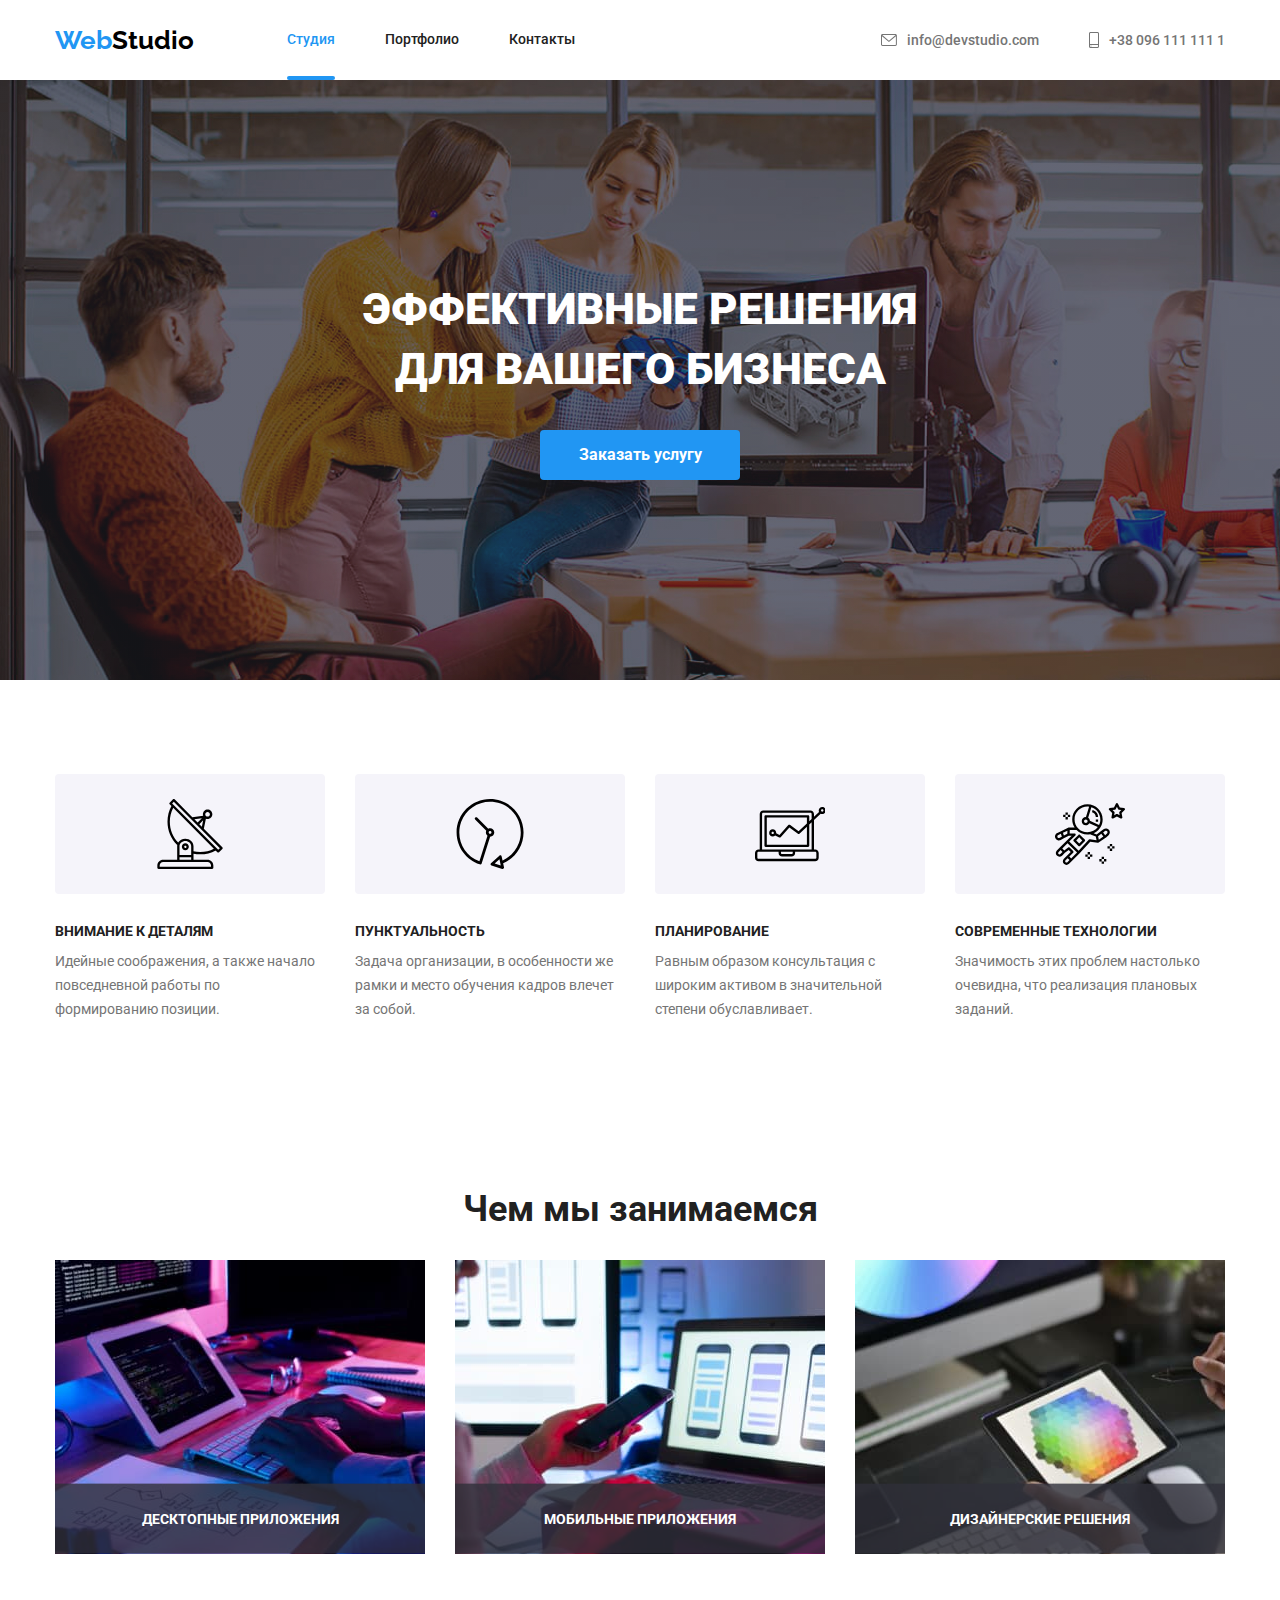
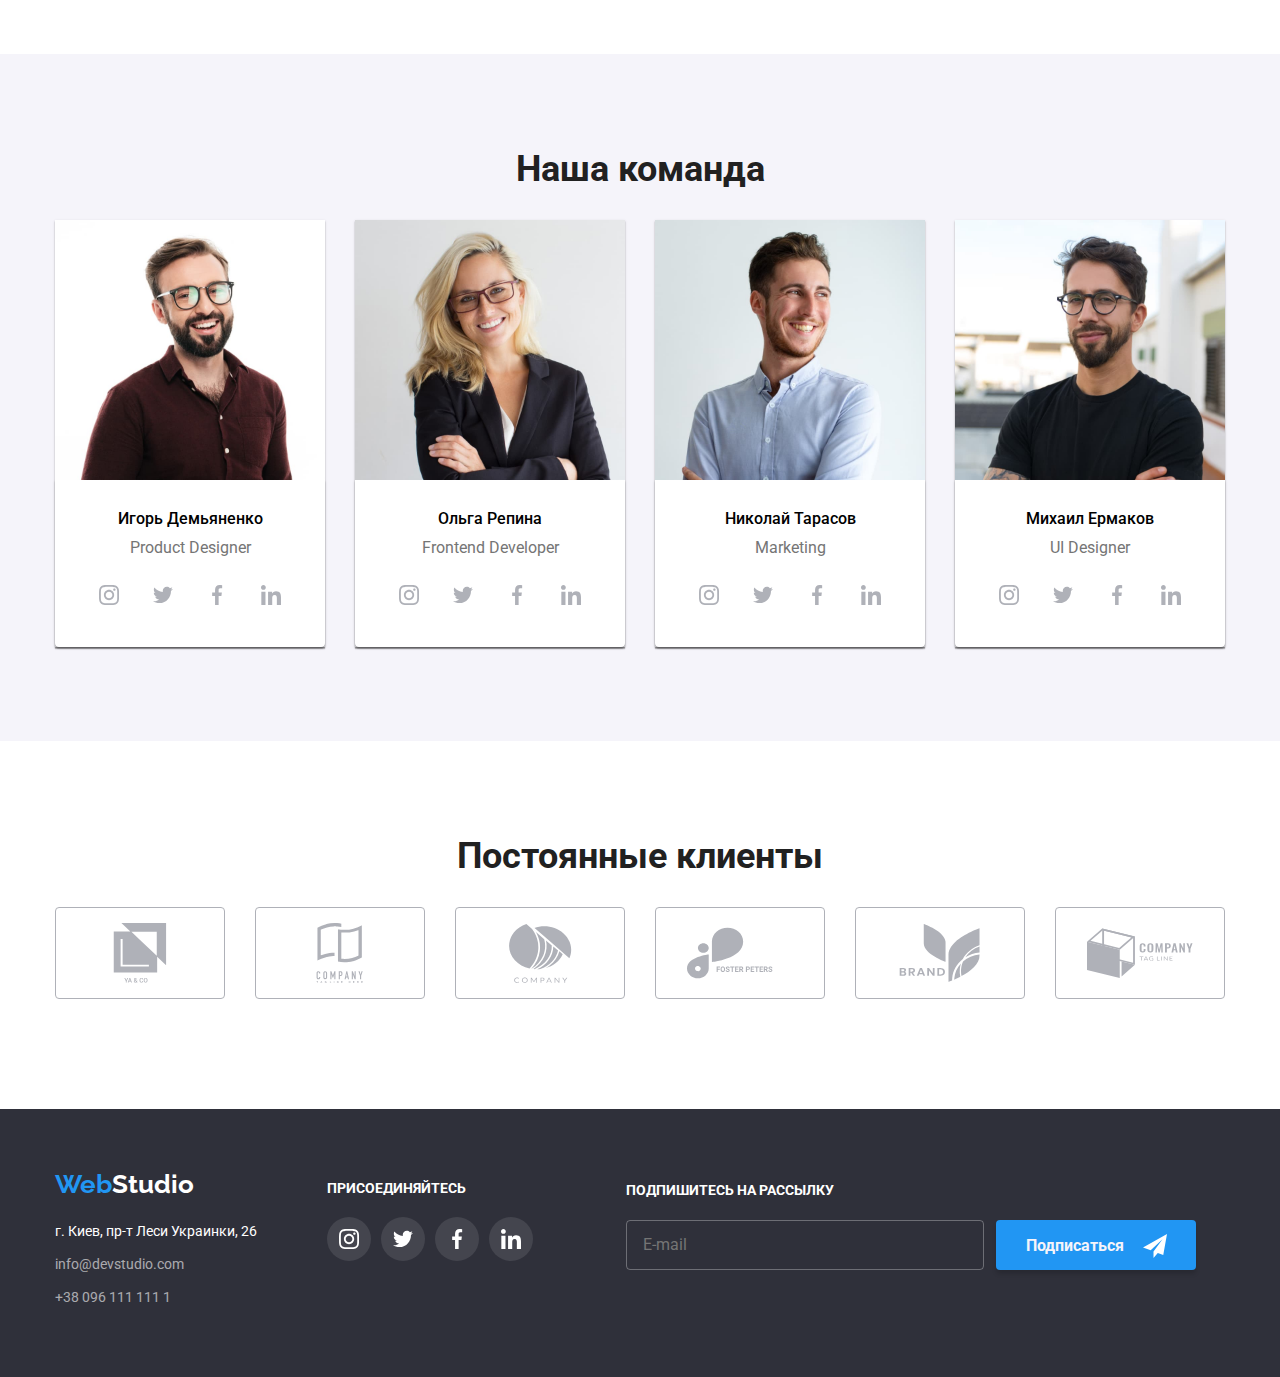
==== commit 8a0a6010: "готовое ДЗ-06" ====
--- a/index.html
+++ b/index.html
@@ -451,18 +451,23 @@
             </li>
           </ul>
         </div>
-        <div class="form">
+        <div class="forma">
           <form class="form">
-            <label class="form-field">
+            <span class="form-label">ПОДПИШИТЕСЬ НА РАССЫЛКУ</span><br />
+            <div class="footer-box">
               <input
                 type="text"
                 class="form-input"
-                name="name"
+                name="subscription"
                 placeholder="E-mail"
               />
-              <span class="form-label">ПОДПИШИТЕСЬ НА РАССЫЛКУ</span>
-            </label>
-            <button type="submit">Подписаться</button>
+              <button class="btn" type="submit">
+                <span class="btn-title">Подписаться</span>
+                <svg class="btn-icon" width="24" height="24">
+                  <use href="./images/symbol-defs.svg#icon-telegram"></use>
+                </svg>
+              </button>
+            </div>
           </form>
         </div>
       </div>
@@ -472,6 +477,7 @@
       <div class="modal">
         <button data-modal-close class="close-button" type="button">
           <svg
+            class="close-icon"
             xmlns="http://www.w3.org/2000/svg"
             width="11"
             height="11"
@@ -482,6 +488,59 @@
             />
           </svg>
         </button>
+        <form class="form">
+          <span class="form-text">Оставьте свои данные, мы вам перезвоним</span>
+          <div class="data">
+            <label class="field">
+              <span class="subtitle">Имя</span>
+              <input type="text" class="input" name="name" />
+              <svg class="data-icon" width="18" height="18">
+                <use href="./images/symbol-defs.svg#icon-person"></use>
+              </svg>
+            </label>
+            <label class="field">
+              <span class="subtitle">Телефон</span>
+              <input type="tel" class="input" name="tel" />
+              <svg class="data-icon" width="18" height="18">
+                <use href="./images/symbol-defs.svg#icon-phone"></use>
+              </svg>
+            </label>
+            <label class="field">
+              <span class="subtitle">Почта</span>
+              <input type="email" class="input" name="email" />
+              <svg class="data-icon" width="18" height="18">
+                <use href="./images/symbol-defs.svg#icon-email"></use>
+              </svg>
+            </label>
+            <label class="field">
+              <span class="subtitle">Комментарий</span>
+              <textarea
+                class="comment"
+                name="comment"
+                rows="7"
+                placeholder="Введите текст"
+              >
+              </textarea>
+            </label>
+          </div>
+          <div class="agreement">
+            <label class="field-policy" for="policy">
+              <input
+                class="checkbox visually-hidden"
+                type="checkbox"
+                name="policy"
+                id="policy"
+              />
+              <svg class="checkbox-icon" width="16" height="15">
+                <use href="./images/symbol-defs.svg#icon-check"></use>
+              </svg>
+              Соглашаюсь с рассылкой и принимаю
+              <a href="">Условия договора</a>
+            </label>
+          </div>
+
+          <button class="submit" type="submit">Отправить</button>
+        </form>
       </div>
     </div>
 
--- a/css/slyles.css
+++ b/css/slyles.css
@@ -256,6 +256,7 @@
     background-color: var(--white-color);
     top: 50%;
     left: 50%;
+    box-shadow: 0px 1px 3px rgba(0, 0, 0, 0.12), 0px 1px 1px rgba(0, 0, 0, 0.14), 0px 2px 1px rgba(0, 0, 0, 0.2);
     border-radius: 4px;
     transform: translate(-50%,-50%);
     transition-duration: 250ms;
@@ -274,6 +275,10 @@
     cursor: pointer;
     transition-duration: 250ms;
     transition-timing-function: var(--option);
+  }
+
+  .close-icon:hover{
+    fill: var(--text-decoration-color);
   }
 
   .backdrop.is-hidden{
@@ -741,6 +746,241 @@
      fill: var(--white-color);
    }
 
-
-
-
+   .forma{
+     margin-top: 72px;
+     margin-left: 93px;
+   }
+
+   .form-label{
+    font-weight: 700;
+     font-size: 14px;
+     line-height: 1.17;
+     color: var(--white-color);
+   }
+
+   .footer-box{
+     display: flex;
+     align-items: center;
+     justify-content: center;
+   }
+
+   .form-input{
+    width: 358px;
+    height: 50px;
+    margin-top: 20px;
+    padding-top: 15px;
+    padding-bottom: 15px;
+    padding-left: 16px;
+    font-size: 16px;
+    line-height: 1.25;
+    align-items: center;
+    color: rgba(255, 255, 255, 0.6);
+    border: 1px solid rgba(255, 255, 255, 0.3);
+    border-shadow(0px 4px 4px rgba(0, 0, 0, 0.15));
+    border-radius: 4px;
+    background-color: transparent;
+    outline: none;
+   }
+
+   .btn{
+     position: relative;
+     margin-top: 20px;
+     margin-left: 12px;
+     padding: 10px 62px 10px 29px;
+     width: 200px;
+     height: 50px;
+     font-weight: 700;
+     font-size: 16px;
+     line-height: 1.88;
+     align-items: center;
+     color: var(--btn-bg-color);
+     background-color: var(--text-decoration-color);
+     box-shadow: 0px 4px 4px rgba(0, 0, 0, 0.15);
+     border-radius: 4px;
+     border: 1px solid transparent;
+     transition-duration: 250ms;
+     transition-timing-function: var(--option);
+   }
+
+   .btn:hover{
+    color: var(--white-color);
+    background-color: #188CE8;
+   }
+
+   .btn-title{
+     position: absolute;
+     top: 10px;
+     left: 29px;
+   }
+
+   .btn-icon{
+     position: absolute;
+     top: 13px;
+     right: 28px;
+   }
+
+   /* Модальное окно */
+   .form{
+     width: 100%;
+     height: 100%;
+   }
+
+   .form-text{
+     display: block;
+     margin: 40px 40px 2px;
+     font-weight: 700;
+     font-size: 20px;
+     line-height: 1.17;
+     color: var(--title-text-color);
+     text-align: center;
+   }
+
+   .field{
+    position: relative;
+    display: block;
+    width: 100%;
+    padding-left: 40px;
+    padding-right: 40px;
+    margin-top: 10px;
+  }
+   
+   .subtitle{
+     display: block;
+     margin-top: 10px;
+     font-size: 12px;
+     line-height: 1.17;
+     color: var(--primary-text-color);
+   }
+
+   .input {
+     display: block;
+     width: 100%;
+     height: 40px;
+     margin-top: 4px;
+     padding-left: 42px;
+     font-size: 16px;
+     line-height: 1.12;
+     border: 1px solid rgba(33, 33, 33, 0.2);
+     border-radius: 4px;
+     transition-duration: 250ms;
+     transition-timing-function: var(--option);
+     transition: border-color;
+     outline: none;
+   }
+
+   .input:hover,
+   .input:focus{
+     border-color: var(--text-decoration-color);
+     fill:var(--text-decoration-color;)
+   }
+
+   .field:focus-within >.data-icon{
+     fill: var(--text-decoration-color);
+   }
+
+   .field:focus-within >.input{
+     border-color: var(--text-decoration-color);
+   }
+
+   .data-icon{
+     position: absolute;
+     top: 50%;
+     left: 52px;
+     transition-duration: 250ms;
+     transition-timing-function: var(--option);
+   }
+
+   .comment{
+    margin-top: 4px;
+    padding: 12px 16px;
+    width: 100%;
+    height: 120px;
+    font-size: 14px;
+    line-height: 1.14;
+    color: var(--primary-text-color);
+    border: 1px solid rgba(33, 33, 33, 0.2);
+    border-radius: 4px;
+    resize: none;
+    transition-duration: 250ms;
+    transition-timing-function: var(--option);
+    transition: border-color;
+    outline: none;
+   }
+
+   .comment:hover,
+   .input:focus{
+     border-color: var(--text-decoration-color);
+   }
+
+   .field:focus-within >.comment{
+    border-color: var(--text-decoration-color);
+   }
+
+   .comment::placeholder{
+    font-size: 14px;
+    line-height: 1.14;
+    color: rgba(117, 117, 117, 0.5);
+   }
+
+   .field-policy{
+     position: relative;
+   }
+
+   .checkbox-icon{
+     position: absolute;
+     border: 2px solid var(--title-text-color);
+     border-radius: 2px;
+     top: 0;
+     left: -23px;
+     transition-duration: 250ms;
+     transition-timing-function: var(--option);
+   }
+
+   .visually-hidden{
+     width: 1px;
+     height: 1px;
+     margin: -1px;
+     border: 0;
+     padding: 0;
+     clip: rect(0 0 0 0);
+     overflow: hidden;
+   }
+
+   .agreement{
+    display: block;
+    width: 100%;
+    margin-top: 20px;
+    margin-left: 76px;
+    font-size: 14px;
+    line-height: 1.71;
+    color: var(--primary-text-color);
+   }
+
+   .checkbox:checked+.checkbox-icon{
+     background-color: var(--text-decoration-color);
+     border: 2px solid transparent
+
+   }
+
+   .submit{
+     margin: 30px 164px 40px 164px;
+     padding: 10px 55px;
+     width: 200px;
+     height: 50px;
+     font-weight: 700;
+     font-size: 16px;
+     line-height: 1.88;
+     color: var(--white-color);
+     background-color: var(--text-decoration-color);
+     box-shadow: 0px 4px 4px rgba(0, 0, 0, 0.15);
+     border-radius: 4px;
+     border: 1px solid transparent;
+     transition-duration: 250ms;
+     transition-timing-function: var(--option);
+    }
+
+    .submit:hover{
+      color: var(--white-color);
+      background-color: #188CE8;
+
+
